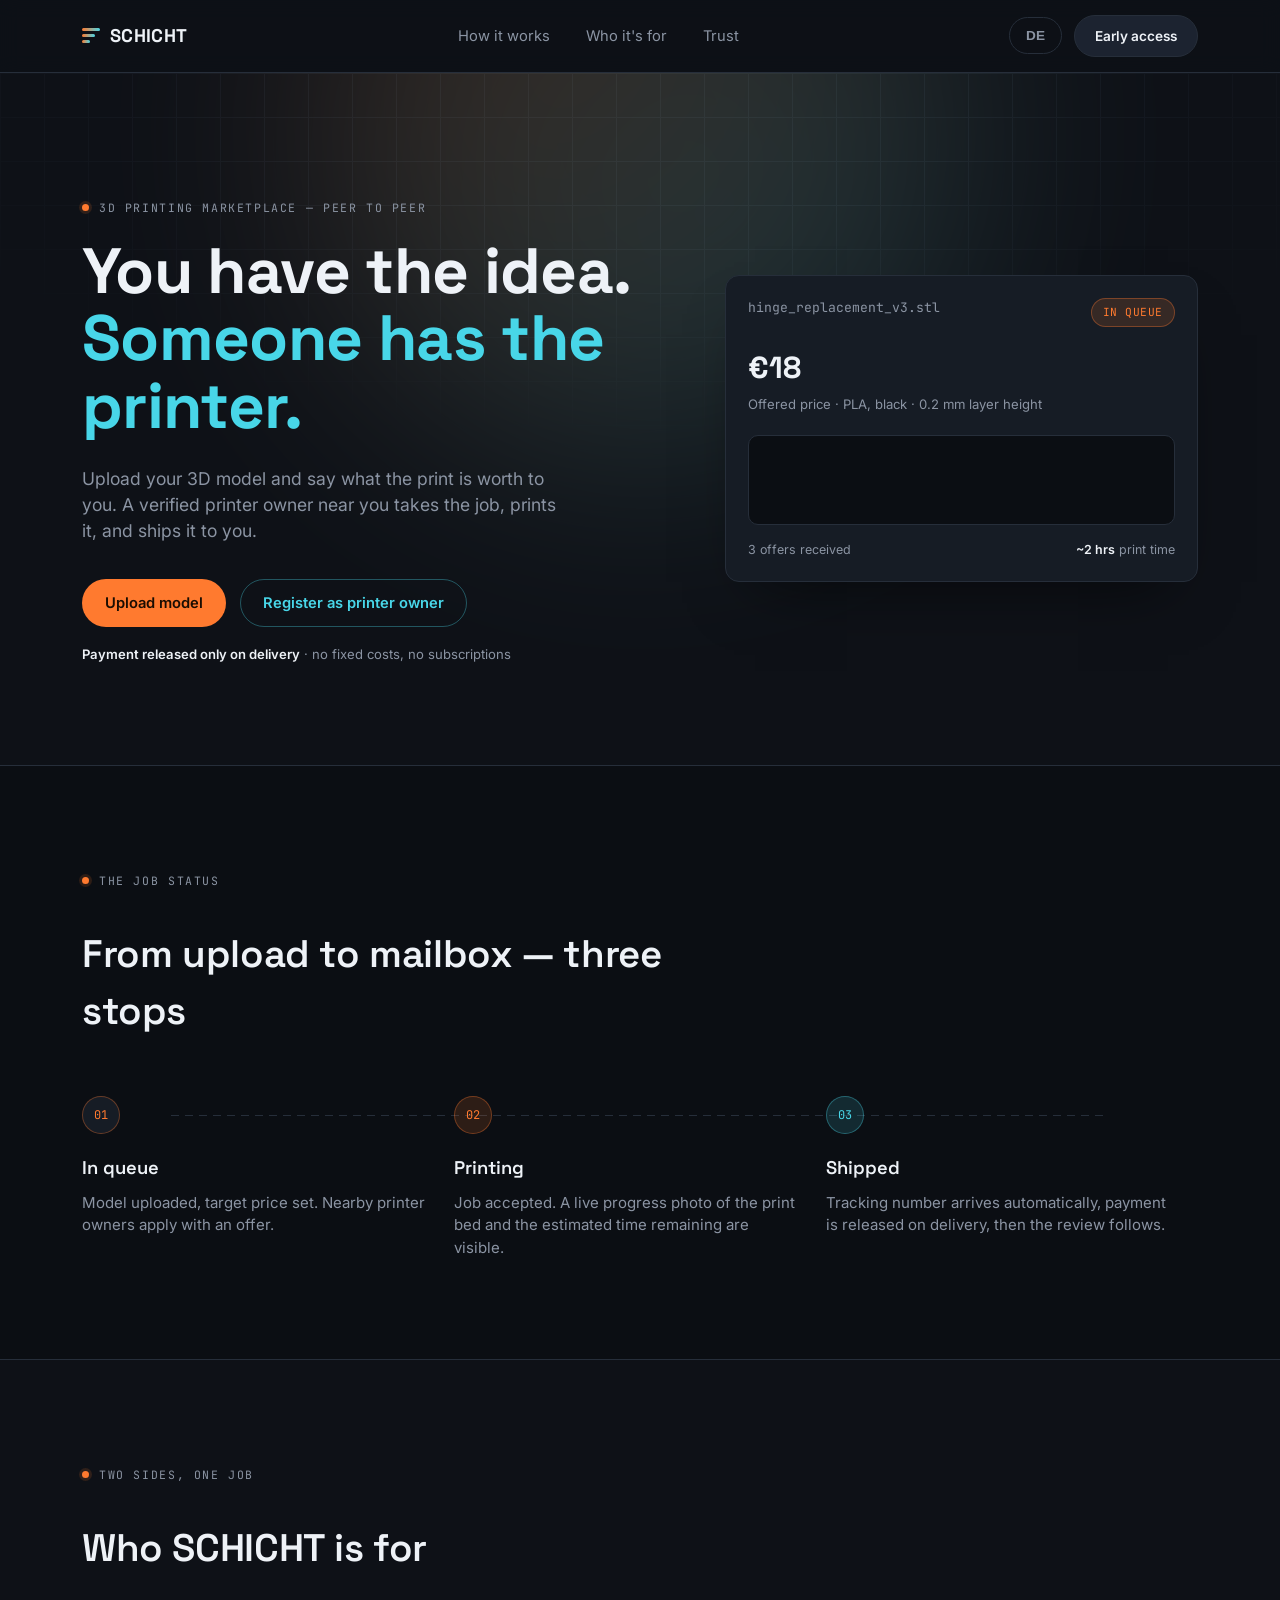
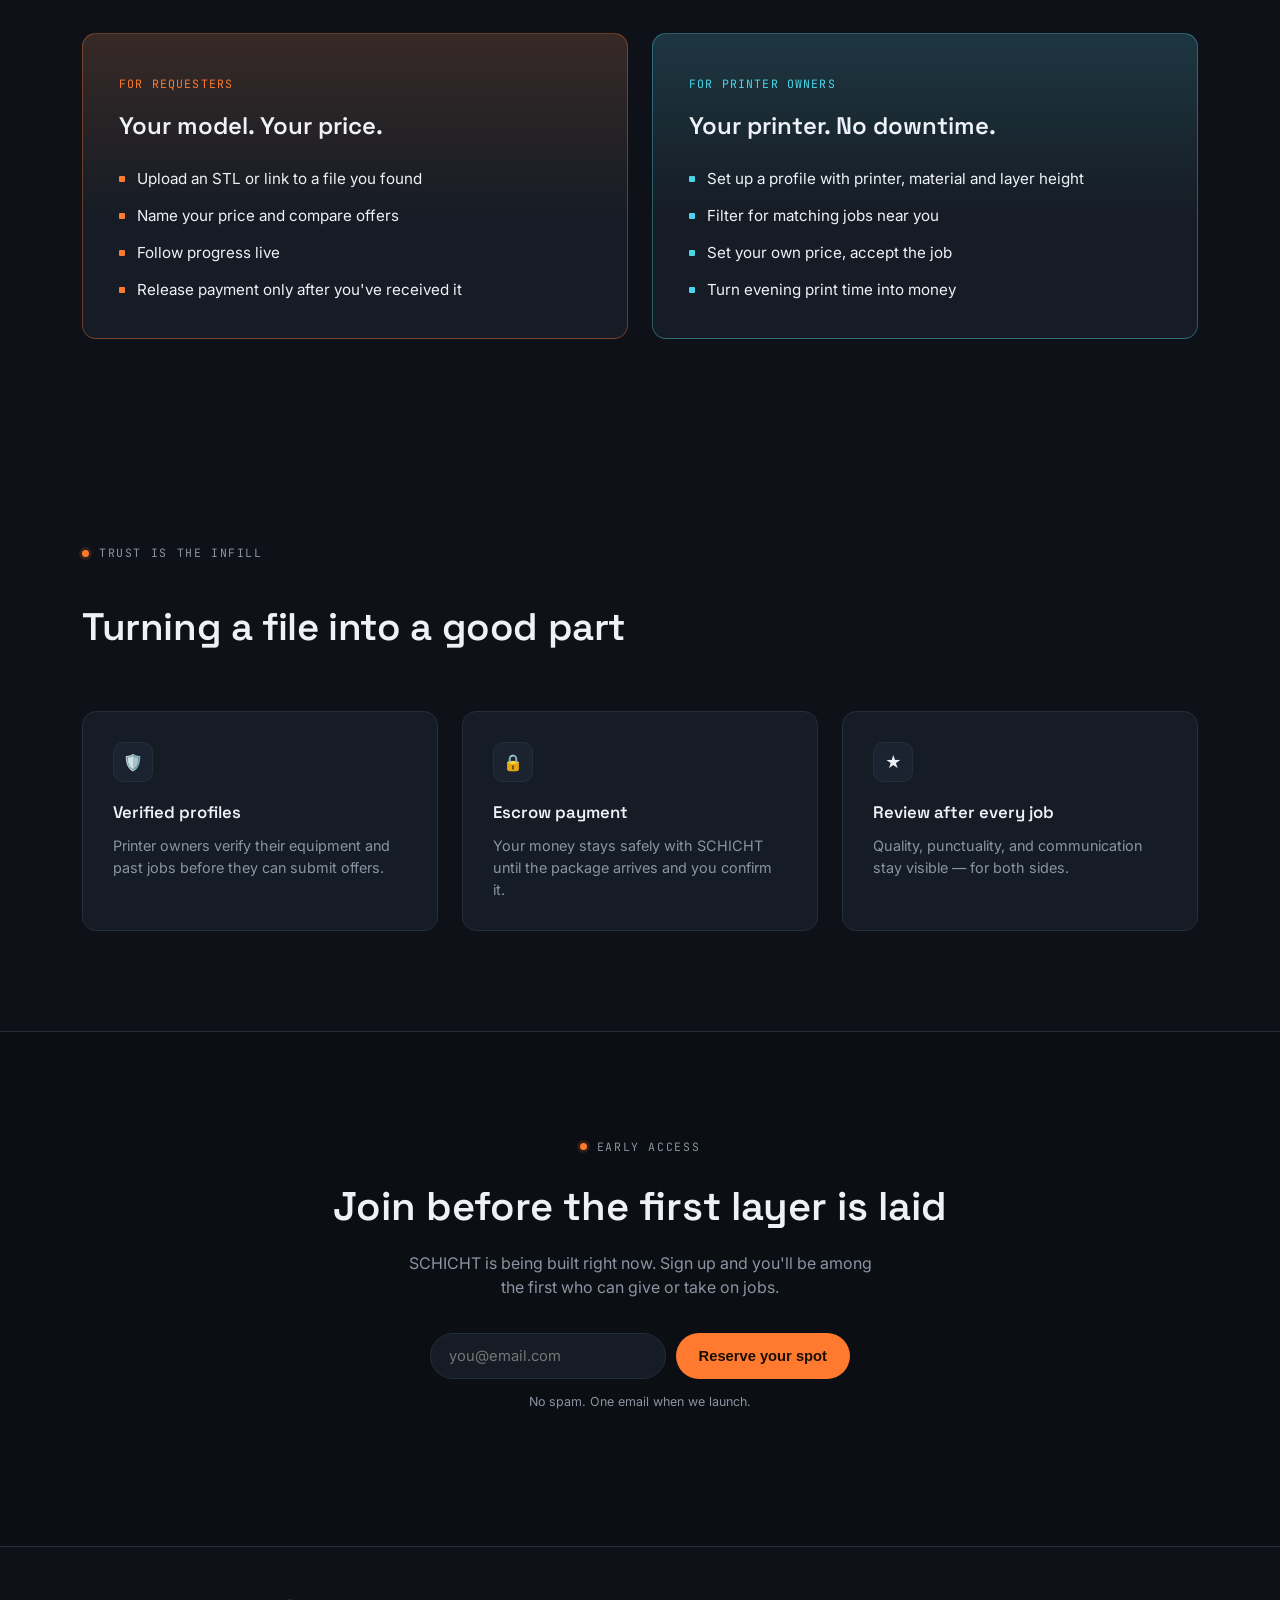
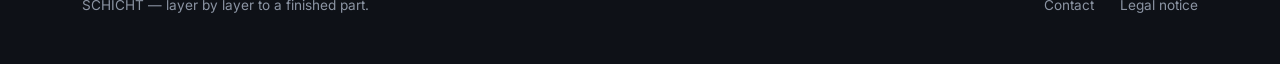
==== index.html @ a6b428bf "Rename index (1).html to index.html" ====
<!DOCTYPE html>
<html lang="en">
<head>
<meta charset="UTF-8">
<meta name="viewport" content="width=device-width, initial-scale=1.0">
<title id="pageTitle">SCHICHT — Your Model. Someone's Printer.</title>
<link rel="preconnect" href="https://fonts.googleapis.com">
<link rel="preconnect" href="https://fonts.gstatic.com" crossorigin>
<link href="https://fonts.googleapis.com/css2?family=Space+Grotesk:wght@400;500;600;700&family=Inter:wght@400;500;600;700&family=JetBrains+Mono:wght@400;500&display=swap" rel="stylesheet">
<style>
  :root{
    --bg:#0e1117;
    --bg-alt:#0b0e13;
    --panel:#161c25;
    --panel-2:#1c2330;
    --line:#262e3a;
    --text:#eef2f7;
    --text-dim:#8b94a3;
    --warm:#ff7a2f;
    --warm-soft:rgba(255,122,47,0.14);
    --warm-line:rgba(255,122,47,0.35);
    --cool:#48d6e8;
    --cool-soft:rgba(72,214,232,0.14);
    --cool-line:rgba(72,214,232,0.35);
    --radius:14px;
  }

  *{box-sizing:border-box; margin:0; padding:0;}

  html{scroll-behavior:smooth;}

  body{
    background:var(--bg);
    color:var(--text);
    font-family:'Inter', sans-serif;
    line-height:1.5;
    -webkit-font-smoothing:antialiased;
    overflow-x:hidden;
  }

  .mono{font-family:'JetBrains Mono', monospace;}
  h1,h2,h3,.display{font-family:'Space Grotesk', sans-serif;}

  .wrap{
    max-width:1180px;
    margin:0 auto;
    padding:0 32px;
  }

  a{color:inherit; text-decoration:none;}

  /* background blueprint grid */
  .grid-bg{
    position:absolute; inset:0;
    background-image:
      linear-gradient(var(--line) 1px, transparent 1px),
      linear-gradient(90deg, var(--line) 1px, transparent 1px);
    background-size:44px 44px;
    opacity:0.35;
    mask-image:radial-gradient(ellipse 70% 60% at 50% 0%, black 40%, transparent 90%);
    -webkit-mask-image:radial-gradient(ellipse 70% 60% at 50% 0%, black 40%, transparent 90%);
  }

  /* ---------- NAV ---------- */
  nav{
    position:sticky; top:0; z-index:50;
    background:rgba(14,17,23,0.85);
    backdrop-filter:blur(10px);
    border-bottom:1px solid var(--line);
  }
  nav .wrap{
    display:flex; align-items:center; justify-content:space-between;
    height:72px;
  }
  .logo{
    display:flex; align-items:center; gap:10px;
    font-family:'Space Grotesk', sans-serif;
    font-weight:700; font-size:1.15rem; letter-spacing:0.02em;
  }
  .logo-mark{
    display:flex; flex-direction:column; gap:3px;
  }
  .logo-mark span{
    display:block; height:3px; border-radius:2px;
    background:linear-gradient(90deg, var(--warm), var(--cool));
  }
  .logo-mark span:nth-child(1){width:18px;}
  .logo-mark span:nth-child(2){width:13px;}
  .logo-mark span:nth-child(3){width:8px;}

  .nav-links{
    display:flex; gap:36px; font-size:0.92rem; color:var(--text-dim);
  }
  .nav-links a:hover{color:var(--text);}

  .btn{
    display:inline-flex; align-items:center; justify-content:center;
    padding:12px 22px; border-radius:999px; font-weight:600; font-size:0.92rem;
    border:1px solid transparent; cursor:pointer; transition:transform .15s ease, opacity .15s ease;
    white-space:nowrap;
  }
  .btn:hover{transform:translateY(-1px);}
  .btn-warm{background:var(--warm); color:#1a0d02;}
  .btn-warm:hover{opacity:0.92;}
  .btn-cool-outline{background:transparent; color:var(--cool); border-color:var(--cool-line);}
  .btn-cool-outline:hover{background:var(--cool-soft);}
  .btn-nav{padding:10px 20px; font-size:0.85rem; background:var(--panel-2); border-color:var(--line);}

  @media (max-width:820px){ .nav-links{display:none;} }

  .nav-actions{display:flex; align-items:center; gap:12px;}
  .lang-toggle{
    padding:10px 16px; font-size:0.85rem; background:transparent;
    border:1px solid var(--line); color:var(--text-dim); gap:6px;
  }
  .lang-toggle:hover{color:var(--text); border-color:var(--cool-line);}

  /* ---------- HERO ---------- */
  .hero{
    position:relative;
    padding:120px 0 100px;
    overflow:hidden;
  }
  .hero-glow{
    position:absolute; width:640px; height:640px; border-radius:50%;
    filter:blur(120px); opacity:0.20; z-index:0;
    background:linear-gradient(135deg, var(--warm), var(--cool));
    top:-260px; left:50%; transform:translateX(-50%);
  }
  .hero-inner{
    position:relative; z-index:1;
    display:grid; grid-template-columns:1.1fr 0.9fr; gap:64px; align-items:center;
  }
  @media (max-width:900px){ .hero-inner{grid-template-columns:1fr;} .hero{padding:90px 0 60px;} }

  .eyebrow{
    display:inline-flex; align-items:center; gap:10px;
    font-family:'JetBrains Mono', monospace; font-size:0.72rem; letter-spacing:0.14em;
    color:var(--text-dim); text-transform:uppercase; margin-bottom:22px;
  }
  .eyebrow::before{
    content:''; width:7px; height:7px; border-radius:50%; background:var(--warm);
    box-shadow:0 0 0 3px var(--warm-soft);
  }

  .hero h1{
    font-size:clamp(2.3rem, 5.6vw, 4rem);
    line-height:1.05; font-weight:700; letter-spacing:-0.01em;
    margin-bottom:26px;
  }
  .hero h1 .line{
    display:block; overflow:hidden;
  }
  .hero h1 .line span{
    display:inline-block;
    transform:translateY(110%);
    animation:printLine .7s cubic-bezier(.2,.8,.2,1) forwards;
  }
  .hero h1 .line:nth-child(1) span{animation-delay:.15s;}
  .hero h1 .line:nth-child(2) span{animation-delay:.38s; color:var(--cool);}
  @keyframes printLine{ to{transform:translateY(0);} }

  .hero p.lead{
    font-size:1.1rem; color:var(--text-dim); max-width:480px; margin-bottom:34px;
  }

  .hero-ctas{display:flex; gap:14px; flex-wrap:wrap; margin-bottom:18px;}
  .hero-note{font-size:0.82rem; color:var(--text-dim);}
  .hero-note b{color:var(--text); font-weight:600;}

  /* job card mock */
  .job-card{
    background:var(--panel);
    border:1px solid var(--line);
    border-radius:var(--radius);
    padding:22px;
    box-shadow:0 30px 60px -30px rgba(0,0,0,0.6);
    position:relative;
  }
  .job-card-top{
    display:flex; justify-content:space-between; align-items:flex-start; margin-bottom:18px;
  }
  .job-file{font-family:'JetBrains Mono', monospace; font-size:0.82rem; color:var(--text-dim);}
  .status-pill{
    font-family:'JetBrains Mono', monospace; font-size:0.7rem; letter-spacing:0.05em;
    padding:5px 11px; border-radius:999px; background:var(--warm-soft); color:var(--warm);
    border:1px solid var(--warm-line); text-transform:uppercase;
  }
  .job-price{font-size:1.9rem; font-weight:700; font-family:'Space Grotesk', sans-serif; margin-bottom:4px;}
  .job-sub{font-size:0.82rem; color:var(--text-dim); margin-bottom:20px;}

  .layer-viz{
    display:flex; flex-direction:column-reverse; gap:3px; height:90px; justify-content:flex-start;
    padding:12px; background:var(--bg-alt); border-radius:10px; border:1px solid var(--line);
    margin-bottom:16px;
  }
  .layer-viz .layer{
    height:6px; border-radius:3px;
    background:linear-gradient(90deg, var(--warm), var(--cool));
    opacity:0; width:0%;
    animation:layerFill 3.2s ease-in-out infinite;
  }
  .layer-viz .layer:nth-child(1){animation-delay:0s; width:96%;}
  .layer-viz .layer:nth-child(2){animation-delay:.15s; width:88%;}
  .layer-viz .layer:nth-child(3){animation-delay:.3s; width:92%;}
  .layer-viz .layer:nth-child(4){animation-delay:.45s; width:80%;}
  .layer-viz .layer:nth-child(5){animation-delay:.6s; width:70%;}
  .layer-viz .layer:nth-child(6){animation-delay:.75s; width:55%;}
  @keyframes layerFill{
    0%{opacity:0; transform:scaleX(0); transform-origin:left;}
    18%{opacity:1; transform:scaleX(1);}
    85%{opacity:1;}
    100%{opacity:0.15;}
  }

  .job-meta{display:flex; justify-content:space-between; font-size:0.78rem; color:var(--text-dim);}
  .job-meta b{color:var(--text); font-weight:600;}

  /* ---------- SECTION shared ---------- */
  section{padding:100px 0;}
  .section-head{max-width:600px; margin-bottom:56px;}
  .section-head h2{font-size:clamp(1.7rem, 3.4vw, 2.4rem); font-weight:600; margin-top:14px; letter-spacing:-0.01em;}

  [data-reveal]{opacity:0; transform:translateY(18px); transition:opacity .6s ease, transform .6s ease;}
  [data-reveal].is-visible{opacity:1; transform:translateY(0);}

  /* ---------- PROCESS ---------- */
  .process{border-top:1px solid var(--line); border-bottom:1px solid var(--line); background:var(--bg-alt);}
  .process-track{
    display:grid; grid-template-columns:repeat(3,1fr); gap:0; position:relative;
  }
  .process-track::before{
    content:''; position:absolute; top:19px; left:8%; right:8%; height:1px;
    background-image:linear-gradient(90deg, var(--line) 60%, transparent 40%);
    background-size:14px 1px;
  }
  @media (max-width:820px){ .process-track{grid-template-columns:1fr; gap:36px;} .process-track::before{display:none;} }

  .process-step{padding-right:28px;}
  .step-dot{
    width:38px; height:38px; border-radius:50%; display:flex; align-items:center; justify-content:center;
    background:var(--panel); border:1px solid var(--line); margin-bottom:20px; position:relative; z-index:1;
    font-family:'JetBrains Mono', monospace; font-size:0.75rem; color:var(--text-dim);
  }
  .process-step:nth-child(1) .step-dot{border-color:var(--warm-line); color:var(--warm);}
  .process-step:nth-child(2) .step-dot{border-color:var(--warm-line); background:var(--warm-soft); color:var(--warm);}
  .process-step:nth-child(3) .step-dot{border-color:var(--cool-line); background:var(--cool-soft); color:var(--cool);}
  .process-step h3{font-size:1.15rem; font-weight:600; margin-bottom:10px;}
  .process-step p{color:var(--text-dim); font-size:0.94rem;}

  /* ---------- FOR WHOM ---------- */
  .whom-grid{display:grid; grid-template-columns:1fr 1fr; gap:24px;}
  @media (max-width:820px){ .whom-grid{grid-template-columns:1fr;} }
  .whom-card{
    border-radius:var(--radius); padding:36px; border:1px solid var(--line);
  }
  .whom-card.warm{background:linear-gradient(180deg, var(--warm-soft), transparent 60%), var(--panel); border-color:var(--warm-line);}
  .whom-card.cool{background:linear-gradient(180deg, var(--cool-soft), transparent 60%), var(--panel); border-color:var(--cool-line);}
  .whom-tag{
    font-family:'JetBrains Mono', monospace; font-size:0.72rem; letter-spacing:0.1em; text-transform:uppercase;
    margin-bottom:16px; display:inline-block;
  }
  .whom-card.warm .whom-tag{color:var(--warm);}
  .whom-card.cool .whom-tag{color:var(--cool);}
  .whom-card h3{font-size:1.5rem; font-weight:600; margin-bottom:24px;}
  .whom-card ul{list-style:none; display:flex; flex-direction:column; gap:14px;}
  .whom-card li{display:flex; gap:12px; font-size:0.95rem; color:var(--text); align-items:flex-start;}
  .whom-card li::before{content:''; width:6px; height:6px; margin-top:8px; border-radius:1px; flex:none;}
  .whom-card.warm li::before{background:var(--warm);}
  .whom-card.cool li::before{background:var(--cool);}

  /* ---------- TRUST ---------- */
  .trust-grid{display:grid; grid-template-columns:repeat(3,1fr); gap:24px;}
  @media (max-width:820px){ .trust-grid{grid-template-columns:1fr;} }
  .trust-card{
    padding:30px; border:1px solid var(--line); border-radius:var(--radius); background:var(--panel);
  }
  .trust-icon{
    width:40px; height:40px; border-radius:10px; margin-bottom:18px;
    background:var(--panel-2); border:1px solid var(--line);
    display:flex; align-items:center; justify-content:center;
  }
  .trust-card h3{font-size:1.05rem; font-weight:600; margin-bottom:10px;}
  .trust-card p{font-size:0.9rem; color:var(--text-dim);}

  /* ---------- CTA ---------- */
  .cta{
    background:var(--bg-alt); border-top:1px solid var(--line); border-bottom:1px solid var(--line);
    text-align:center;
  }
  .cta h2{font-size:clamp(1.7rem, 3.6vw, 2.5rem); font-weight:600; margin-bottom:14px;}
  .cta p{color:var(--text-dim); max-width:480px; margin:0 auto 34px;}
  .cta-form{
    display:flex; gap:10px; max-width:420px; margin:0 auto 14px; flex-wrap:wrap; justify-content:center;
  }
  .cta-form input{
    flex:1; min-width:220px; padding:13px 18px; border-radius:999px; border:1px solid var(--line);
    background:var(--panel); color:var(--text); font-family:'Inter',sans-serif; font-size:0.92rem;
  }
  .cta-form input:focus{outline:2px solid var(--cool-line); outline-offset:2px;}
  .cta-fine{font-size:0.78rem; color:var(--text-dim);}

  /* ---------- FOOTER ---------- */
  footer{padding:48px 0;}
  footer .wrap{
    display:flex; justify-content:space-between; align-items:center; flex-wrap:wrap; gap:20px;
  }
  .footer-tag{color:var(--text-dim); font-size:0.85rem;}
  .footer-links{display:flex; gap:26px; font-size:0.85rem; color:var(--text-dim);}
  .footer-links a:hover{color:var(--text);}

  @media (prefers-reduced-motion: reduce){
    *{animation-duration:0.01ms !important; animation-iteration-count:1 !important; transition-duration:0.01ms !important;}
    .hero h1 .line span{transform:translateY(0);}
  }
</style>
</head>
<body>

<nav>
  <div class="wrap">
    <div class="logo">
      <span class="logo-mark"><span></span><span></span><span></span></span>
      SCHICHT
    </div>
    <div class="nav-links">
      <a href="#ablauf" data-i18n="nav.how">How it works</a>
      <a href="#zielgruppen" data-i18n="nav.who">Who it's for</a>
      <a href="#vertrauen" data-i18n="nav.trust">Trust</a>
    </div>
    <div class="nav-actions">
      <button type="button" id="langToggle" class="btn btn-nav lang-toggle" onclick="setLang(currentLang==='en'?'de':'en')" aria-label="Auf Deutsch wechseln">DE</button>
      <a href="#cta" class="btn btn-nav" data-i18n="nav.cta">Early access</a>
    </div>
  </div>
</nav>

<header class="hero">
  <div class="grid-bg"></div>
  <div class="hero-glow"></div>
  <div class="wrap hero-inner">
    <div>
      <div class="eyebrow" data-i18n="hero.eyebrow">3D printing marketplace — peer to peer</div>
      <h1>
        <span class="line"><span data-i18n="hero.h1.line1">You have the idea.</span></span>
        <span class="line"><span data-i18n="hero.h1.line2">Someone has the printer.</span></span>
      </h1>
      <p class="lead" data-i18n="hero.lead">Upload your 3D model and say what the print is worth to you. A verified printer owner near you takes the job, prints it, and ships it to you.</p>
      <div class="hero-ctas">
        <a href="#cta" class="btn btn-warm" data-i18n="hero.cta.upload">Upload model</a>
        <a href="#cta" class="btn btn-cool-outline" data-i18n="hero.cta.register">Register as printer owner</a>
      </div>
      <p class="hero-note"><b data-i18n="hero.note.bold">Payment released only on delivery</b><span data-i18n="hero.note.rest"> · no fixed costs, no subscriptions</span></p>
    </div>

    <div class="job-card">
      <div class="job-card-top">
        <div>
          <div class="job-file" data-i18n="job.file">hinge_replacement_v3.stl</div>
        </div>
        <div class="status-pill" data-i18n="job.status">In queue</div>
      </div>
      <div class="job-price" data-i18n="job.price">€18</div>
      <div class="job-sub" data-i18n="job.sub">Offered price · PLA, black · 0.2&nbsp;mm layer height</div>
      <div class="layer-viz">
        <div class="layer"></div><div class="layer"></div><div class="layer"></div>
        <div class="layer"></div><div class="layer"></div><div class="layer"></div>
      </div>
      <div class="job-meta">
        <span data-i18n="job.meta.offers">3 offers received</span>
        <span><b data-i18n="job.meta.time">~2 hrs</b> <span data-i18n="job.meta.timelabel">print time</span></span>
      </div>
    </div>
  </div>
</header>

<section class="process" id="ablauf">
  <div class="wrap">
    <div class="section-head" data-reveal>
      <div class="eyebrow" data-i18n="process.eyebrow">The job status</div>
      <h2 data-i18n="process.h2">From upload to mailbox — three stops</h2>
    </div>
    <div class="process-track">
      <div class="process-step" data-reveal>
        <div class="step-dot mono">01</div>
        <h3 data-i18n="process.step1.title">In queue</h3>
        <p data-i18n="process.step1.desc">Model uploaded, target price set. Nearby printer owners apply with an offer.</p>
      </div>
      <div class="process-step" data-reveal>
        <div class="step-dot mono">02</div>
        <h3 data-i18n="process.step2.title">Printing</h3>
        <p data-i18n="process.step2.desc">Job accepted. A live progress photo of the print bed and the estimated time remaining are visible.</p>
      </div>
      <div class="process-step" data-reveal>
        <div class="step-dot mono">03</div>
        <h3 data-i18n="process.step3.title">Shipped</h3>
        <p data-i18n="process.step3.desc">Tracking number arrives automatically, payment is released on delivery, then the review follows.</p>
      </div>
    </div>
  </div>
</section>

<section id="zielgruppen">
  <div class="wrap">
    <div class="section-head" data-reveal>
      <div class="eyebrow" data-i18n="whom.eyebrow">Two sides, one job</div>
      <h2 data-i18n="whom.h2">Who SCHICHT is for</h2>
    </div>
    <div class="whom-grid">
      <div class="whom-card warm" data-reveal>
        <span class="whom-tag" data-i18n="whom.warm.tag">For requesters</span>
        <h3 data-i18n="whom.warm.h3">Your model. Your price.</h3>
        <ul>
          <li data-i18n="whom.warm.li1">Upload an STL or link to a file you found</li>
          <li data-i18n="whom.warm.li2">Name your price and compare offers</li>
          <li data-i18n="whom.warm.li3">Follow progress live</li>
          <li data-i18n="whom.warm.li4">Release payment only after you've received it</li>
        </ul>
      </div>
      <div class="whom-card cool" data-reveal>
        <span class="whom-tag" data-i18n="whom.cool.tag">For printer owners</span>
        <h3 data-i18n="whom.cool.h3">Your printer. No downtime.</h3>
        <ul>
          <li data-i18n="whom.cool.li1">Set up a profile with printer, material and layer height</li>
          <li data-i18n="whom.cool.li2">Filter for matching jobs near you</li>
          <li data-i18n="whom.cool.li3">Set your own price, accept the job</li>
          <li data-i18n="whom.cool.li4">Turn evening print time into money</li>
        </ul>
      </div>
    </div>
  </div>
</section>

<section id="vertrauen">
  <div class="wrap">
    <div class="section-head" data-reveal>
      <div class="eyebrow" data-i18n="trust.eyebrow">Trust is the infill</div>
      <h2 data-i18n="trust.h2">Turning a file into a good part</h2>
    </div>
    <div class="trust-grid">
      <div class="trust-card" data-reveal>
        <div class="trust-icon">🛡️</div>
        <h3 data-i18n="trust.card1.title">Verified profiles</h3>
        <p data-i18n="trust.card1.desc">Printer owners verify their equipment and past jobs before they can submit offers.</p>
      </div>
      <div class="trust-card" data-reveal>
        <div class="trust-icon">🔒</div>
        <h3 data-i18n="trust.card2.title">Escrow payment</h3>
        <p data-i18n="trust.card2.desc">Your money stays safely with SCHICHT until the package arrives and you confirm it.</p>
      </div>
      <div class="trust-card" data-reveal>
        <div class="trust-icon">★</div>
        <h3 data-i18n="trust.card3.title">Review after every job</h3>
        <p data-i18n="trust.card3.desc">Quality, punctuality, and communication stay visible — for both sides.</p>
      </div>
    </div>
  </div>
</section>

<section class="cta" id="cta">
  <div class="wrap">
    <div data-reveal>
      <div class="eyebrow" style="justify-content:center;">Early Access</div>
      <h2 data-i18n="cta.h2">Join before the first layer is laid</h2>
      <p data-i18n="cta.p">SCHICHT is being built right now. Sign up and you'll be among the first who can give or take on jobs.</p>
      <form class="cta-form" onsubmit="return false;">
        <input type="email" placeholder="you@email.com" data-i18n-placeholder="cta.input" required>
        <button type="submit" class="btn btn-warm" data-i18n="cta.button">Reserve your spot</button>
      </form>
      <p class="cta-fine" data-i18n="cta.fine">No spam. One email when we launch.</p>
    </div>
  </div>
</section>

<footer>
  <div class="wrap">
    <div class="footer-tag" data-i18n="footer.tag">SCHICHT — layer by layer to a finished part.</div>
    <div class="footer-links">
      <a href="#" data-i18n="footer.contact">Contact</a>
      <a href="#" data-i18n="footer.legal">Legal notice</a>
    </div>
  </div>
</footer>

<script>
  const io = new IntersectionObserver((entries)=>{
    entries.forEach(e=>{
      if(e.isIntersecting){ e.target.classList.add('is-visible'); io.unobserve(e.target); }
    });
  }, {threshold:0.15});
  document.querySelectorAll('[data-reveal]').forEach(el=>io.observe(el));

  const translations = {
    en: {
      title: "SCHICHT — Your Model. Someone's Printer.",
      'nav.how': "How it works",
      'nav.who': "Who it's for",
      'nav.trust': "Trust",
      'nav.cta': "Early access",
      'hero.eyebrow': "3D printing marketplace — peer to peer",
      'hero.h1.line1': "You have the idea.",
      'hero.h1.line2': "Someone has the printer.",
      'hero.lead': "Upload your 3D model and say what the print is worth to you. A verified printer owner near you takes the job, prints it, and ships it to you.",
      'hero.cta.upload': "Upload model",
      'hero.cta.register': "Register as printer owner",
      'hero.note.bold': "Payment released only on delivery",
      'hero.note.rest': " · no fixed costs, no subscriptions",
      'job.file': "hinge_replacement_v3.stl",
      'job.status': "In queue",
      'job.price': "€18",
      'job.sub': "Offered price · PLA, black · 0.2&nbsp;mm layer height",
      'job.meta.offers': "3 offers received",
      'job.meta.time': "~2 hrs",
      'job.meta.timelabel': "print time",
      'process.eyebrow': "The job status",
      'process.h2': "From upload to mailbox — three stops",
      'process.step1.title': "In queue",
      'process.step1.desc': "Model uploaded, target price set. Nearby printer owners apply with an offer.",
      'process.step2.title': "Printing",
      'process.step2.desc': "Job accepted. A live progress photo of the print bed and the estimated time remaining are visible.",
      'process.step3.title': "Shipped",
      'process.step3.desc': "Tracking number arrives automatically, payment is released on delivery, then the review follows.",
      'whom.eyebrow': "Two sides, one job",
      'whom.h2': "Who SCHICHT is for",
      'whom.warm.tag': "For requesters",
      'whom.warm.h3': "Your model. Your price.",
      'whom.warm.li1': "Upload an STL or link to a file you found",
      'whom.warm.li2': "Name your price and compare offers",
      'whom.warm.li3': "Follow progress live",
      'whom.warm.li4': "Release payment only after you've received it",
      'whom.cool.tag': "For printer owners",
      'whom.cool.h3': "Your printer. No downtime.",
      'whom.cool.li1': "Set up a profile with printer, material and layer height",
      'whom.cool.li2': "Filter for matching jobs near you",
      'whom.cool.li3': "Set your own price, accept the job",
      'whom.cool.li4': "Turn evening print time into money",
      'trust.eyebrow': "Trust is the infill",
      'trust.h2': "Turning a file into a good part",
      'trust.card1.title': "Verified profiles",
      'trust.card1.desc': "Printer owners verify their equipment and past jobs before they can submit offers.",
      'trust.card2.title': "Escrow payment",
      'trust.card2.desc': "Your money stays safely with SCHICHT until the package arrives and you confirm it.",
      'trust.card3.title': "Review after every job",
      'trust.card3.desc': "Quality, punctuality, and communication stay visible — for both sides.",
      'cta.h2': "Join before the first layer is laid",
      'cta.p': "SCHICHT is being built right now. Sign up and you'll be among the first who can give or take on jobs.",
      'cta.input': "you@email.com",
      'cta.button': "Reserve your spot",
      'cta.fine': "No spam. One email when we launch.",
      'footer.tag': "SCHICHT — layer by layer to a finished part.",
      'footer.contact': "Contact",
      'footer.legal': "Legal notice"
    },
    de: {
      title: "SCHICHT — Dein Modell. Jemandes Drucker.",
      'nav.how': "So funktioniert's",
      'nav.who': "Für wen",
      'nav.trust': "Vertrauen",
      'nav.cta': "Früher Zugang",
      'hero.eyebrow': "Marktplatz für 3D-Druck — peer to peer",
      'hero.h1.line1': "Du hast die Idee.",
      'hero.h1.line2': "Jemand hat den Drucker.",
      'hero.lead': "Lade dein 3D-Modell hoch und sag, was dir der Druck wert ist. Ein geprüfter Drucker-Besitzer in deiner Nähe übernimmt den Auftrag, druckt und verschickt ihn dir.",
      'hero.cta.upload': "Modell hochladen",
      'hero.cta.register': "Als Drucker registrieren",
      'hero.note.bold': "Zahlung erst bei Zustellung freigegeben",
      'hero.note.rest': " · keine Fixkosten, keine Abos",
      'job.file': "scharnier_ersatzteil_v3.stl",
      'job.status': "Warteschlange",
      'job.price': "18&nbsp;€",
      'job.sub': "Gebotener Preis · PLA, schwarz · Schichthöhe 0,2&nbsp;mm",
      'job.meta.offers': "3 Angebote eingegangen",
      'job.meta.time': "~2 Std.",
      'job.meta.timelabel': "Druckzeit",
      'process.eyebrow': "Der Auftrags-Status",
      'process.h2': "Vom Upload bis zur Post — drei Stationen",
      'process.step1.title': "Warteschlange",
      'process.step1.desc': "Modell hochgeladen, Wunschpreis genannt. Drucker-Besitzer in der Nähe bewerben sich mit einem Angebot.",
      'process.step2.title': "Wird gedruckt",
      'process.step2.desc': "Auftrag angenommen. Fortschrittsfoto vom Druckbett und geschätzte Restzeit sind live einsehbar.",
      'process.step3.title': "Versendet",
      'process.step3.desc': "Trackingnummer kommt automatisch, Zahlung wird bei Zustellung freigegeben, danach folgt die Bewertung.",
      'whom.eyebrow': "Zwei Seiten, ein Auftrag",
      'whom.h2': "Für wen SCHICHT gemacht ist",
      'whom.warm.tag': "Für Auftraggeber",
      'whom.warm.h3': "Dein Modell. Dein Preis.",
      'whom.warm.li1': "STL hochladen oder ein Fundstück verlinken",
      'whom.warm.li2': "Wunschpreis nennen und Angebote vergleichen",
      'whom.warm.li3': "Fortschritt live mitverfolgen",
      'whom.warm.li4': "Zahlung erst nach Erhalt freigeben",
      'whom.cool.tag': "Für Drucker-Besitzer",
      'whom.cool.h3': "Dein Drucker. Kein Leerlauf.",
      'whom.cool.li1': "Profil mit Drucker, Material und Schichthöhe anlegen",
      'whom.cool.li2': "Passende Aufträge in deiner Nähe filtern",
      'whom.cool.li3': "Preis selbst festlegen, Auftrag annehmen",
      'whom.cool.li4': "Feierabend-Druckzeit zu Geld machen",
      'trust.eyebrow': "Vertrauen ist der Füllgrad",
      'trust.h2': "Damit aus einer Datei ein gutes Teil wird",
      'trust.card1.title': "Geprüfte Profile",
      'trust.card1.desc': "Drucker-Besitzer verifizieren Equipment und bisherige Aufträge, bevor sie Angebote abgeben können.",
      'trust.card2.title': "Treuhand-Zahlung",
      'trust.card2.desc': "Dein Geld liegt sicher auf SCHICHT, bis das Paket bei dir ankommt und du es bestätigst.",
      'trust.card3.title': "Bewertung nach jedem Auftrag",
      'trust.card3.desc': "Qualität, Termintreue und Kommunikation bleiben sichtbar — für beide Seiten.",
      'cta.h2': "Sei dabei, bevor der erste Layer liegt",
      'cta.p': "SCHICHT wird gerade gebaut. Trag dich ein und du gehörst zu den Ersten, die Aufträge geben oder annehmen können.",
      'cta.input': "deine@email.de",
      'cta.button': "Platz sichern",
      'cta.fine': "Kein Spam. Eine Mail, wenn's losgeht.",
      'footer.tag': "SCHICHT — Schicht für Schicht zum fertigen Teil.",
      'footer.contact': "Kontakt",
      'footer.legal': "Impressum"
    }
  };

  let currentLang = 'en';

  function setLang(lang){
    currentLang = lang;
    const dict = translations[lang];
    document.documentElement.lang = lang;
    document.title = dict.title;

    document.querySelectorAll('[data-i18n]').forEach(el=>{
      const key = el.getAttribute('data-i18n');
      if(dict[key] !== undefined) el.innerHTML = dict[key];
    });
    document.querySelectorAll('[data-i18n-placeholder]').forEach(el=>{
      const key = el.getAttribute('data-i18n-placeholder');
      if(dict[key] !== undefined) el.setAttribute('placeholder', dict[key]);
    });

    const toggle = document.getElementById('langToggle');
    toggle.textContent = lang === 'en' ? 'DE' : 'EN';
    toggle.setAttribute('aria-label', lang === 'en' ? 'Auf Deutsch wechseln' : 'Switch to English');
  }

  setLang('en');
</script>

</body>
</html>
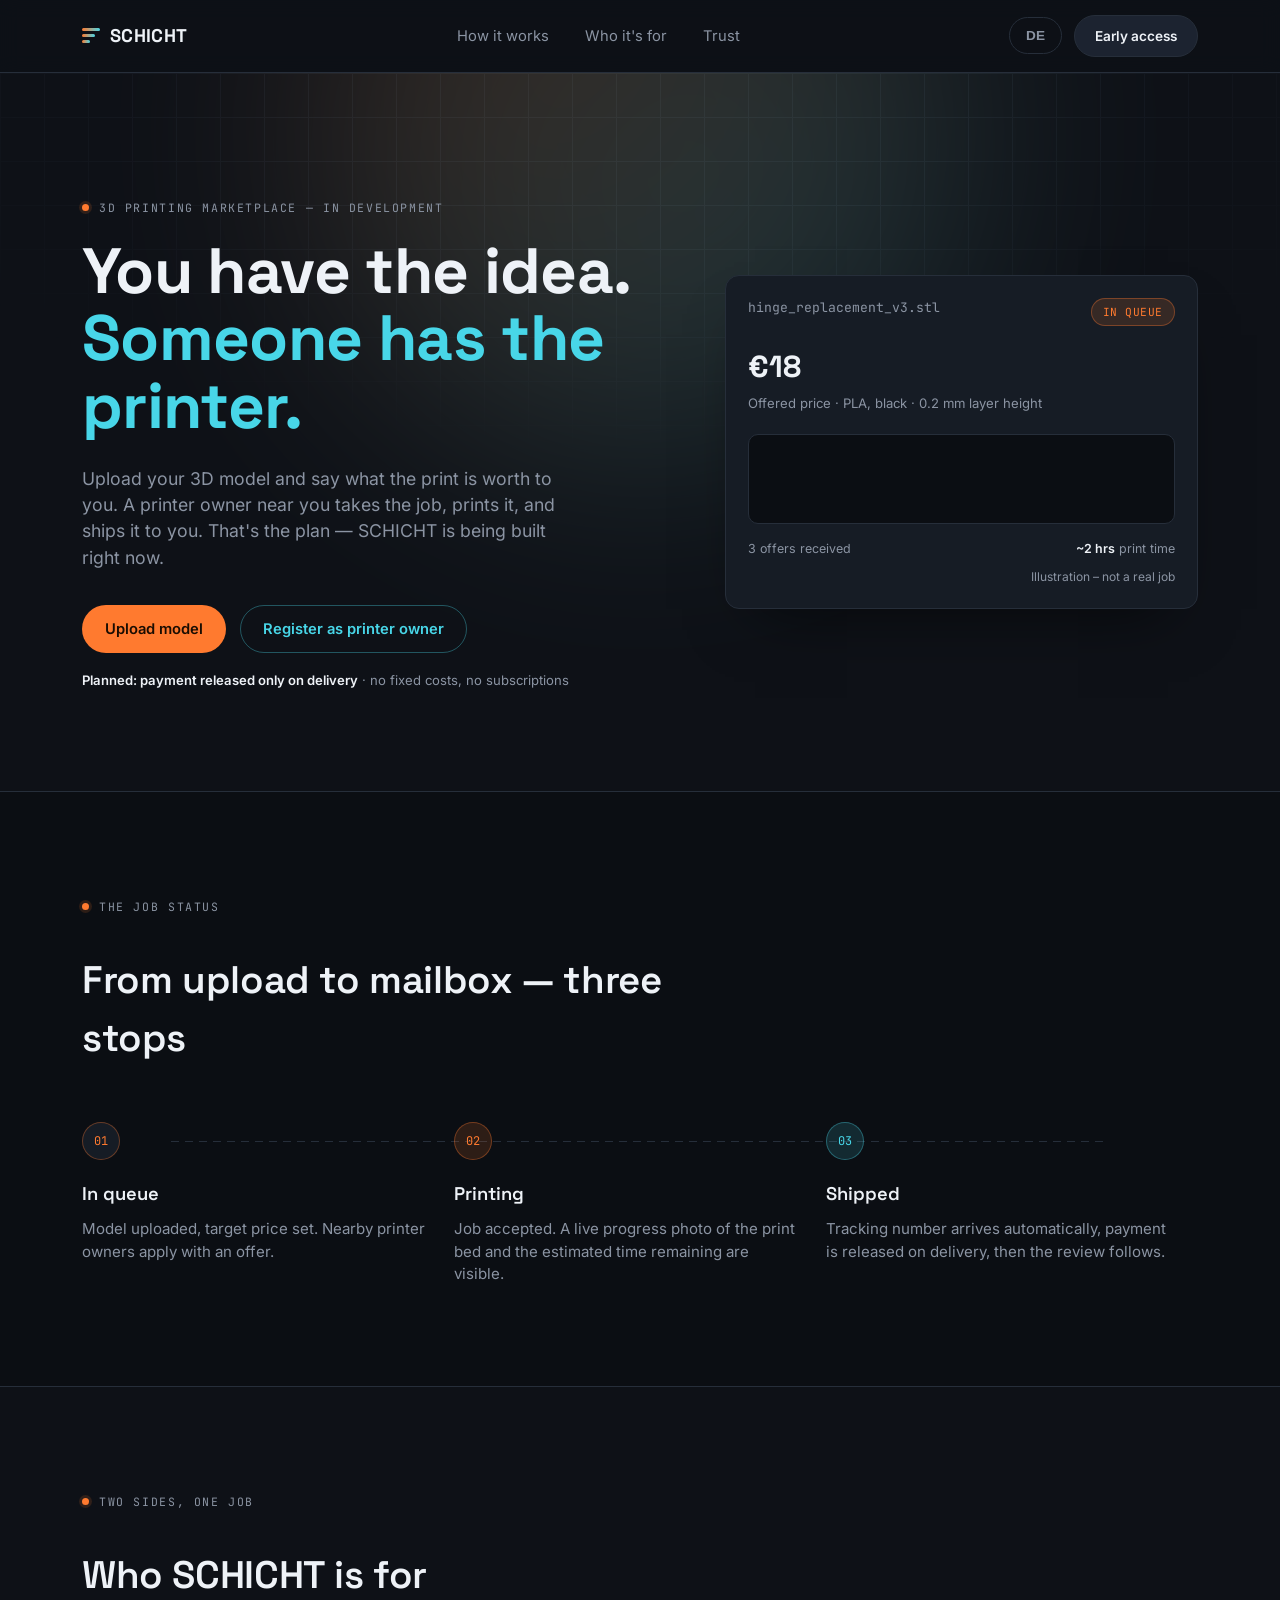
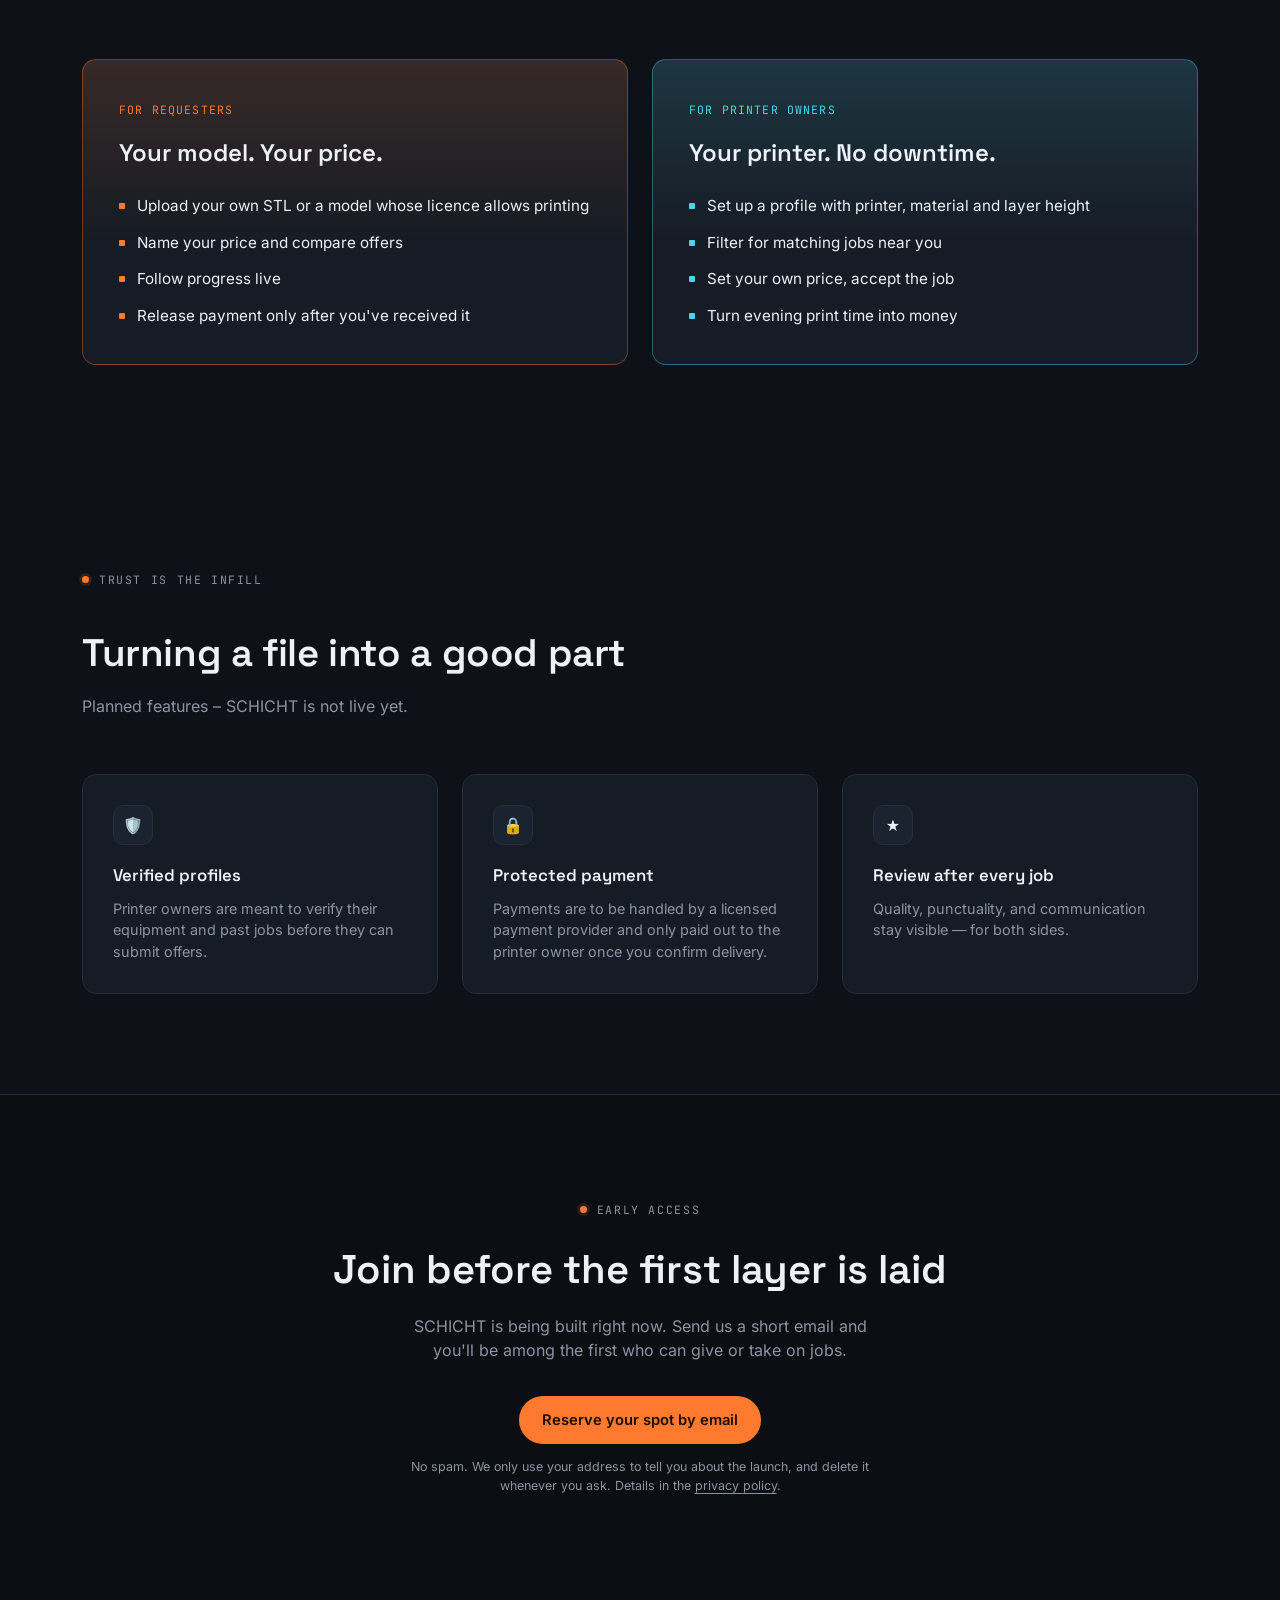
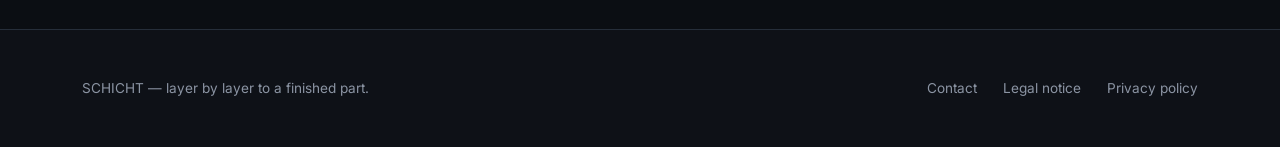
==== commit 81b059dc: "Website rechtssicher machen: lokale Schriften, Impressum, Datenschutz - Google Fonts durch lokal geh" ====
--- a/index.html
+++ b/index.html
@@ -4,9 +4,9 @@
 <meta charset="UTF-8">
 <meta name="viewport" content="width=device-width, initial-scale=1.0">
 <title id="pageTitle">SCHICHT — Your Model. Someone's Printer.</title>
-<link rel="preconnect" href="https://fonts.googleapis.com">
-<link rel="preconnect" href="https://fonts.gstatic.com" crossorigin>
-<link href="https://fonts.googleapis.com/css2?family=Space+Grotesk:wght@400;500;600;700&family=Inter:wght@400;500;600;700&family=JetBrains+Mono:wght@400;500&display=swap" rel="stylesheet">
+<meta name="description" content="SCHICHT – geplanter Peer-to-Peer-Marktplatz für 3D-Druck. Die Plattform befindet sich in Entwicklung.">
+<!-- Schriften lokal gehostet (keine Verbindung zu Google Fonts), Lizenz: SIL OFL 1.1 -->
+<link rel="stylesheet" href="fonts/fonts.css">
 <style>
   :root{
     --bg:#0e1117;
@@ -32,7 +32,7 @@
   body{
     background:var(--bg);
     color:var(--text);
-    font-family:'Inter', sans-serif;
+    font-family:'Inter', system-ui, -apple-system, 'Segoe UI', Roboto, sans-serif;
     line-height:1.5;
     -webkit-font-smoothing:antialiased;
     overflow-x:hidden;
@@ -300,13 +300,22 @@
   .cta-form input:focus{outline:2px solid var(--cool-line); outline-offset:2px;}
   .cta-fine{font-size:0.78rem; color:var(--text-dim);}
 
+  .cta-fine a, .footer-links a, .job-caption a{text-decoration:underline; text-underline-offset:3px;}
+  .job-caption{margin-top:10px; font-size:0.75rem; color:var(--text-dim); text-align:right;}
+  .dev-badge{
+    display:inline-block; margin-left:8px; padding:2px 8px; border-radius:999px;
+    font-family:'JetBrains Mono', monospace; font-size:0.65rem; letter-spacing:0.08em; text-transform:uppercase;
+    color:var(--cool); border:1px solid var(--cool-line); background:var(--cool-soft); vertical-align:middle;
+  }
+
   /* ---------- FOOTER ---------- */
   footer{padding:48px 0;}
   footer .wrap{
     display:flex; justify-content:space-between; align-items:center; flex-wrap:wrap; gap:20px;
   }
   .footer-tag{color:var(--text-dim); font-size:0.85rem;}
-  .footer-links{display:flex; gap:26px; font-size:0.85rem; color:var(--text-dim);}
+  .footer-links{display:flex; flex-wrap:wrap; gap:26px; font-size:0.85rem; color:var(--text-dim);}
+  .footer-links a{text-decoration:none;}
   .footer-links a:hover{color:var(--text);}
 
   @media (prefers-reduced-motion: reduce){
@@ -370,6 +379,7 @@
         <span data-i18n="job.meta.offers">3 offers received</span>
         <span><b data-i18n="job.meta.time">~2 hrs</b> <span data-i18n="job.meta.timelabel">print time</span></span>
       </div>
+      <p class="job-caption" data-i18n="job.caption">Illustration – not a real job</p>
     </div>
   </div>
 </header>
@@ -436,6 +446,7 @@
     <div class="section-head" data-reveal>
       <div class="eyebrow" data-i18n="trust.eyebrow">Trust is the infill</div>
       <h2 data-i18n="trust.h2">Turning a file into a good part</h2>
+      <p style="color:var(--text-dim); margin-top:12px;" data-i18n="trust.note">Planned features – SCHICHT is not live yet.</p>
     </div>
     <div class="trust-grid">
       <div class="trust-card" data-reveal>
@@ -463,10 +474,9 @@
       <div class="eyebrow" style="justify-content:center;">Early Access</div>
       <h2 data-i18n="cta.h2">Join before the first layer is laid</h2>
       <p data-i18n="cta.p">SCHICHT is being built right now. Sign up and you'll be among the first who can give or take on jobs.</p>
-      <form class="cta-form" onsubmit="return false;">
-        <input type="email" placeholder="you@email.com" data-i18n-placeholder="cta.input" required>
-        <button type="submit" class="btn btn-warm" data-i18n="cta.button">Reserve your spot</button>
-      </form>
+      <div class="cta-form">
+        <a class="btn btn-warm" href="mailto:[[EMAIL]]?subject=SCHICHT%20Early%20Access" data-i18n="cta.button">Reserve your spot by email</a>
+      </div>
       <p class="cta-fine" data-i18n="cta.fine">No spam. One email when we launch.</p>
     </div>
   </div>
@@ -476,8 +486,9 @@
   <div class="wrap">
     <div class="footer-tag" data-i18n="footer.tag">SCHICHT — layer by layer to a finished part.</div>
     <div class="footer-links">
-      <a href="#" data-i18n="footer.contact">Contact</a>
-      <a href="#" data-i18n="footer.legal">Legal notice</a>
+      <a href="mailto:[[EMAIL]]" data-i18n="footer.contact">Contact</a>
+      <a href="impressum.html" data-i18n="footer.legal">Legal notice</a>
+      <a href="datenschutz.html" data-i18n="footer.privacy">Privacy policy</a>
     </div>
   </div>
 </footer>
@@ -497,18 +508,19 @@
       'nav.who': "Who it's for",
       'nav.trust': "Trust",
       'nav.cta': "Early access",
-      'hero.eyebrow': "3D printing marketplace — peer to peer",
+      'hero.eyebrow': "3D printing marketplace — in development",
       'hero.h1.line1': "You have the idea.",
       'hero.h1.line2': "Someone has the printer.",
-      'hero.lead': "Upload your 3D model and say what the print is worth to you. A verified printer owner near you takes the job, prints it, and ships it to you.",
+      'hero.lead': "Upload your 3D model and say what the print is worth to you. A printer owner near you takes the job, prints it, and ships it to you. That's the plan — SCHICHT is being built right now.",
       'hero.cta.upload': "Upload model",
       'hero.cta.register': "Register as printer owner",
-      'hero.note.bold': "Payment released only on delivery",
+      'hero.note.bold': "Planned: payment released only on delivery",
       'hero.note.rest': " · no fixed costs, no subscriptions",
       'job.file': "hinge_replacement_v3.stl",
       'job.status': "In queue",
       'job.price': "€18",
       'job.sub': "Offered price · PLA, black · 0.2&nbsp;mm layer height",
+      'job.caption': "Illustration – not a real job",
       'job.meta.offers': "3 offers received",
       'job.meta.time': "~2 hrs",
       'job.meta.timelabel': "print time",
@@ -524,7 +536,7 @@
       'whom.h2': "Who SCHICHT is for",
       'whom.warm.tag': "For requesters",
       'whom.warm.h3': "Your model. Your price.",
-      'whom.warm.li1': "Upload an STL or link to a file you found",
+      'whom.warm.li1': "Upload your own STL or a model whose licence allows printing",
       'whom.warm.li2': "Name your price and compare offers",
       'whom.warm.li3': "Follow progress live",
       'whom.warm.li4': "Release payment only after you've received it",
@@ -536,20 +548,21 @@
       'whom.cool.li4': "Turn evening print time into money",
       'trust.eyebrow': "Trust is the infill",
       'trust.h2': "Turning a file into a good part",
+      'trust.note': "Planned features – SCHICHT is not live yet.",
       'trust.card1.title': "Verified profiles",
-      'trust.card1.desc': "Printer owners verify their equipment and past jobs before they can submit offers.",
-      'trust.card2.title': "Escrow payment",
-      'trust.card2.desc': "Your money stays safely with SCHICHT until the package arrives and you confirm it.",
+      'trust.card1.desc': "Printer owners are meant to verify their equipment and past jobs before they can submit offers.",
+      'trust.card2.title': "Protected payment",
+      'trust.card2.desc': "Payments are to be handled by a licensed payment provider and only paid out to the printer owner once you confirm delivery.",
       'trust.card3.title': "Review after every job",
       'trust.card3.desc': "Quality, punctuality, and communication stay visible — for both sides.",
       'cta.h2': "Join before the first layer is laid",
-      'cta.p': "SCHICHT is being built right now. Sign up and you'll be among the first who can give or take on jobs.",
-      'cta.input': "you@email.com",
-      'cta.button': "Reserve your spot",
-      'cta.fine': "No spam. One email when we launch.",
+      'cta.p': "SCHICHT is being built right now. Send us a short email and you'll be among the first who can give or take on jobs.",
+      'cta.button': "Reserve your spot by email",
+      'cta.fine': "No spam. We only use your address to tell you about the launch, and delete it whenever you ask. Details in the <a href=\"datenschutz.html\">privacy policy</a>.",
       'footer.tag': "SCHICHT — layer by layer to a finished part.",
       'footer.contact': "Contact",
-      'footer.legal': "Legal notice"
+      'footer.legal': "Legal notice",
+      'footer.privacy': "Privacy policy"
     },
     de: {
       title: "SCHICHT — Dein Modell. Jemandes Drucker.",
@@ -557,18 +570,19 @@
       'nav.who': "Für wen",
       'nav.trust': "Vertrauen",
       'nav.cta': "Früher Zugang",
-      'hero.eyebrow': "Marktplatz für 3D-Druck — peer to peer",
+      'hero.eyebrow': "Marktplatz für 3D-Druck — in Entwicklung",
       'hero.h1.line1': "Du hast die Idee.",
       'hero.h1.line2': "Jemand hat den Drucker.",
-      'hero.lead': "Lade dein 3D-Modell hoch und sag, was dir der Druck wert ist. Ein geprüfter Drucker-Besitzer in deiner Nähe übernimmt den Auftrag, druckt und verschickt ihn dir.",
+      'hero.lead': "Lade dein 3D-Modell hoch und sag, was dir der Druck wert ist. Ein Drucker-Besitzer in deiner Nähe übernimmt den Auftrag, druckt und verschickt ihn dir. So der Plan — SCHICHT wird gerade gebaut.",
       'hero.cta.upload': "Modell hochladen",
       'hero.cta.register': "Als Drucker registrieren",
-      'hero.note.bold': "Zahlung erst bei Zustellung freigegeben",
+      'hero.note.bold': "Geplant: Zahlung erst bei Zustellung freigegeben",
       'hero.note.rest': " · keine Fixkosten, keine Abos",
       'job.file': "scharnier_ersatzteil_v3.stl",
       'job.status': "Warteschlange",
       'job.price': "18&nbsp;€",
       'job.sub': "Gebotener Preis · PLA, schwarz · Schichthöhe 0,2&nbsp;mm",
+      'job.caption': "Illustration – kein echter Auftrag",
       'job.meta.offers': "3 Angebote eingegangen",
       'job.meta.time': "~2 Std.",
       'job.meta.timelabel': "Druckzeit",
@@ -584,7 +598,7 @@
       'whom.h2': "Für wen SCHICHT gemacht ist",
       'whom.warm.tag': "Für Auftraggeber",
       'whom.warm.h3': "Dein Modell. Dein Preis.",
-      'whom.warm.li1': "STL hochladen oder ein Fundstück verlinken",
+      'whom.warm.li1': "Eigenes STL hochladen oder ein Modell, dessen Lizenz den Druck erlaubt",
       'whom.warm.li2': "Wunschpreis nennen und Angebote vergleichen",
       'whom.warm.li3': "Fortschritt live mitverfolgen",
       'whom.warm.li4': "Zahlung erst nach Erhalt freigeben",
@@ -596,20 +610,21 @@
       'whom.cool.li4': "Feierabend-Druckzeit zu Geld machen",
       'trust.eyebrow': "Vertrauen ist der Füllgrad",
       'trust.h2': "Damit aus einer Datei ein gutes Teil wird",
+      'trust.note': "Geplante Funktionen – SCHICHT ist noch nicht online.",
       'trust.card1.title': "Geprüfte Profile",
-      'trust.card1.desc': "Drucker-Besitzer verifizieren Equipment und bisherige Aufträge, bevor sie Angebote abgeben können.",
-      'trust.card2.title': "Treuhand-Zahlung",
-      'trust.card2.desc': "Dein Geld liegt sicher auf SCHICHT, bis das Paket bei dir ankommt und du es bestätigst.",
+      'trust.card1.desc': "Drucker-Besitzer sollen Equipment und bisherige Aufträge verifizieren, bevor sie Angebote abgeben können.",
+      'trust.card2.title': "Geschützte Zahlung",
+      'trust.card2.desc': "Die Zahlung soll über einen lizenzierten Zahlungsdienstleister laufen und erst an den Drucker-Besitzer ausgezahlt werden, wenn du den Erhalt bestätigst.",
       'trust.card3.title': "Bewertung nach jedem Auftrag",
       'trust.card3.desc': "Qualität, Termintreue und Kommunikation bleiben sichtbar — für beide Seiten.",
       'cta.h2': "Sei dabei, bevor der erste Layer liegt",
-      'cta.p': "SCHICHT wird gerade gebaut. Trag dich ein und du gehörst zu den Ersten, die Aufträge geben oder annehmen können.",
-      'cta.input': "deine@email.de",
-      'cta.button': "Platz sichern",
-      'cta.fine': "Kein Spam. Eine Mail, wenn's losgeht.",
+      'cta.p': "SCHICHT wird gerade gebaut. Schreib uns eine kurze Mail und du gehörst zu den Ersten, die Aufträge geben oder annehmen können.",
+      'cta.button': "Platz per E-Mail sichern",
+      'cta.fine': "Kein Spam. Wir nutzen deine Adresse nur, um dich über den Start zu informieren, und löschen sie jederzeit auf Wunsch. Mehr in der <a href=\"datenschutz.html\">Datenschutzerklärung</a>.",
       'footer.tag': "SCHICHT — Schicht für Schicht zum fertigen Teil.",
       'footer.contact': "Kontakt",
-      'footer.legal': "Impressum"
+      'footer.legal': "Impressum",
+      'footer.privacy': "Datenschutz"
     }
   };
 
@@ -635,7 +650,7 @@
     toggle.setAttribute('aria-label', lang === 'en' ? 'Auf Deutsch wechseln' : 'Switch to English');
   }
 
-  setLang('en');
+  setLang((navigator.language || '').toLowerCase().startsWith('de') ? 'de' : 'en');
 </script>
 
 </body>
--- a/fonts/fonts.css
+++ b/fonts/fonts.css
@@ -0,0 +1,29 @@
+/*
+  Lokal gehostete Schriften – es werden KEINE Daten an Google oder andere Dritte übertragen.
+  Alle drei Schriften stehen unter der SIL Open Font License 1.1 (siehe OFL-*.txt in diesem Ordner).
+  Quelle der Dateien: Fontsource (https://fontsource.org), Teilmenge "latin" (enthält ä ö ü ß €).
+*/
+
+@font-face{
+  font-family:'Inter';
+  font-style:normal;
+  font-display:swap;
+  font-weight:100 900;
+  src:url('inter-latin-wght-normal.woff2') format('woff2-variations');
+}
+
+@font-face{
+  font-family:'Space Grotesk';
+  font-style:normal;
+  font-display:swap;
+  font-weight:300 700;
+  src:url('space-grotesk-latin-wght-normal.woff2') format('woff2-variations');
+}
+
+@font-face{
+  font-family:'JetBrains Mono';
+  font-style:normal;
+  font-display:swap;
+  font-weight:100 800;
+  src:url('jetbrains-mono-latin-wght-normal.woff2') format('woff2-variations');
+}
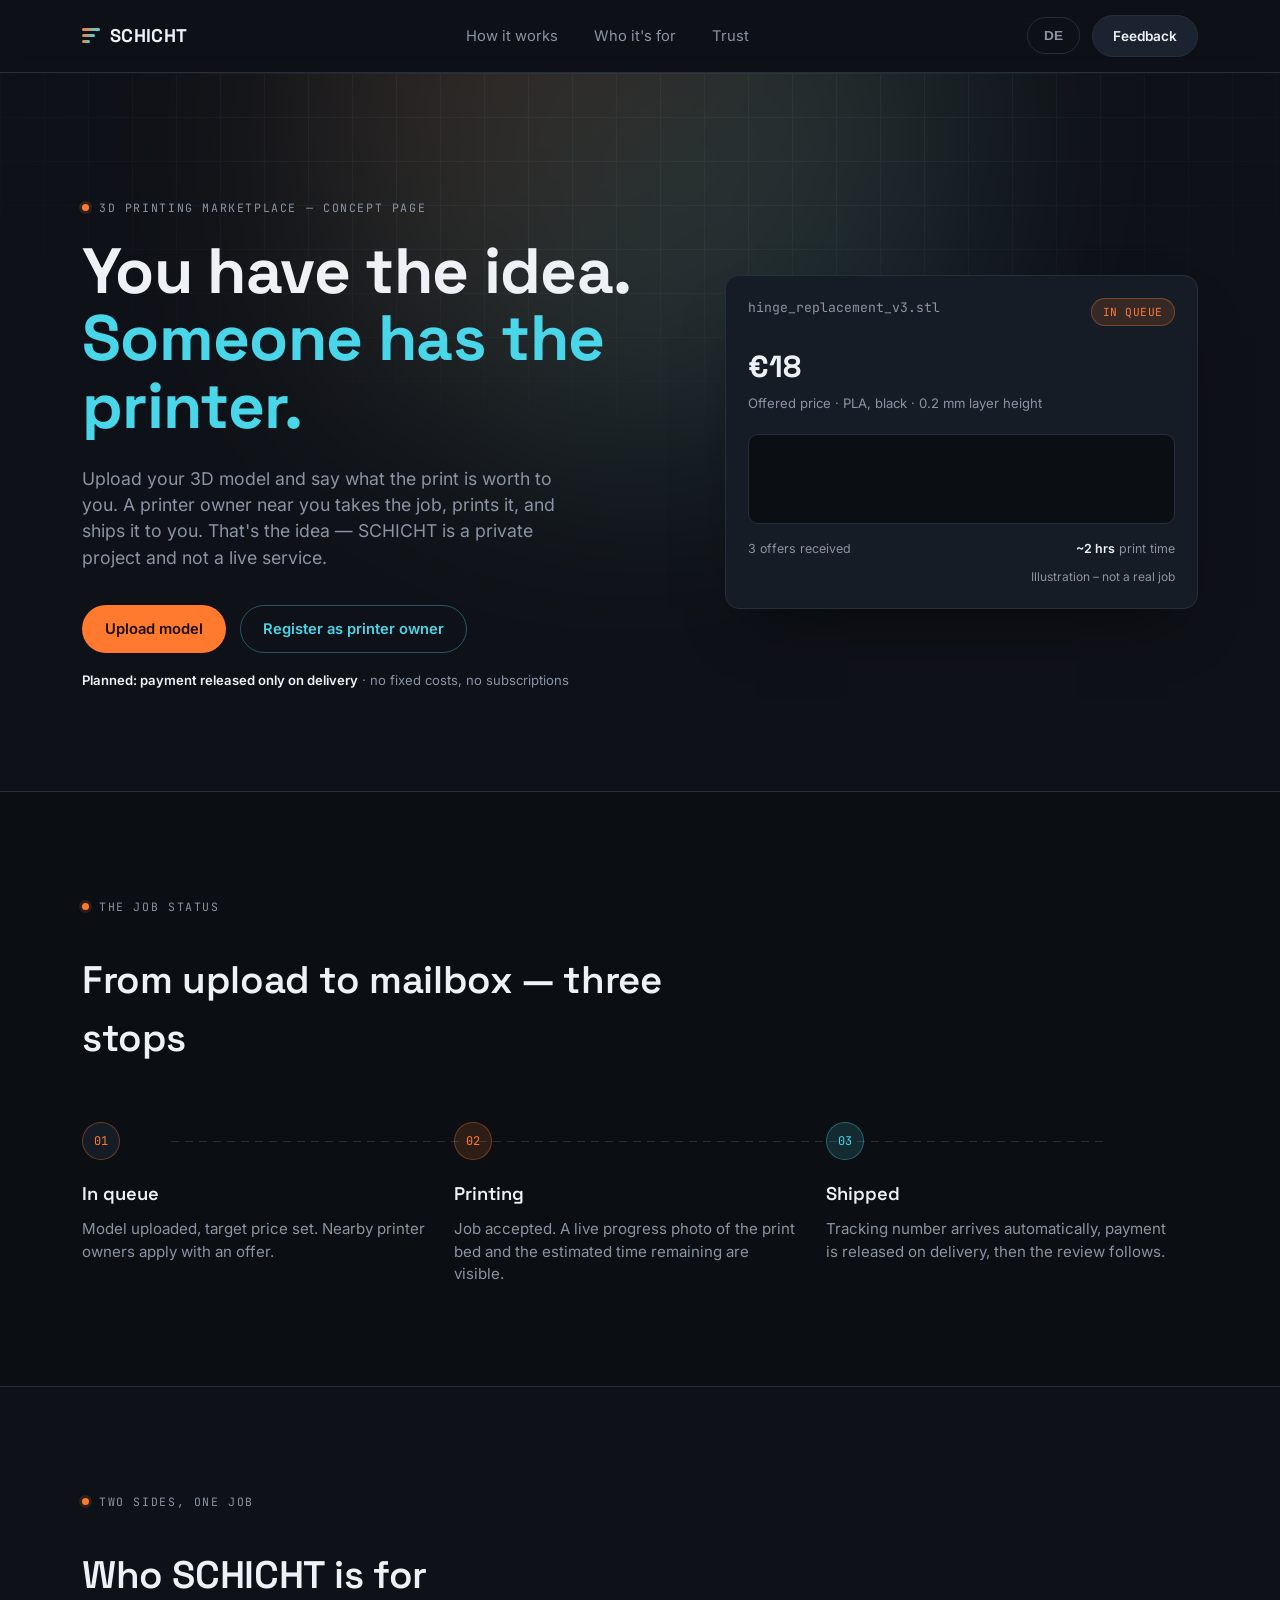
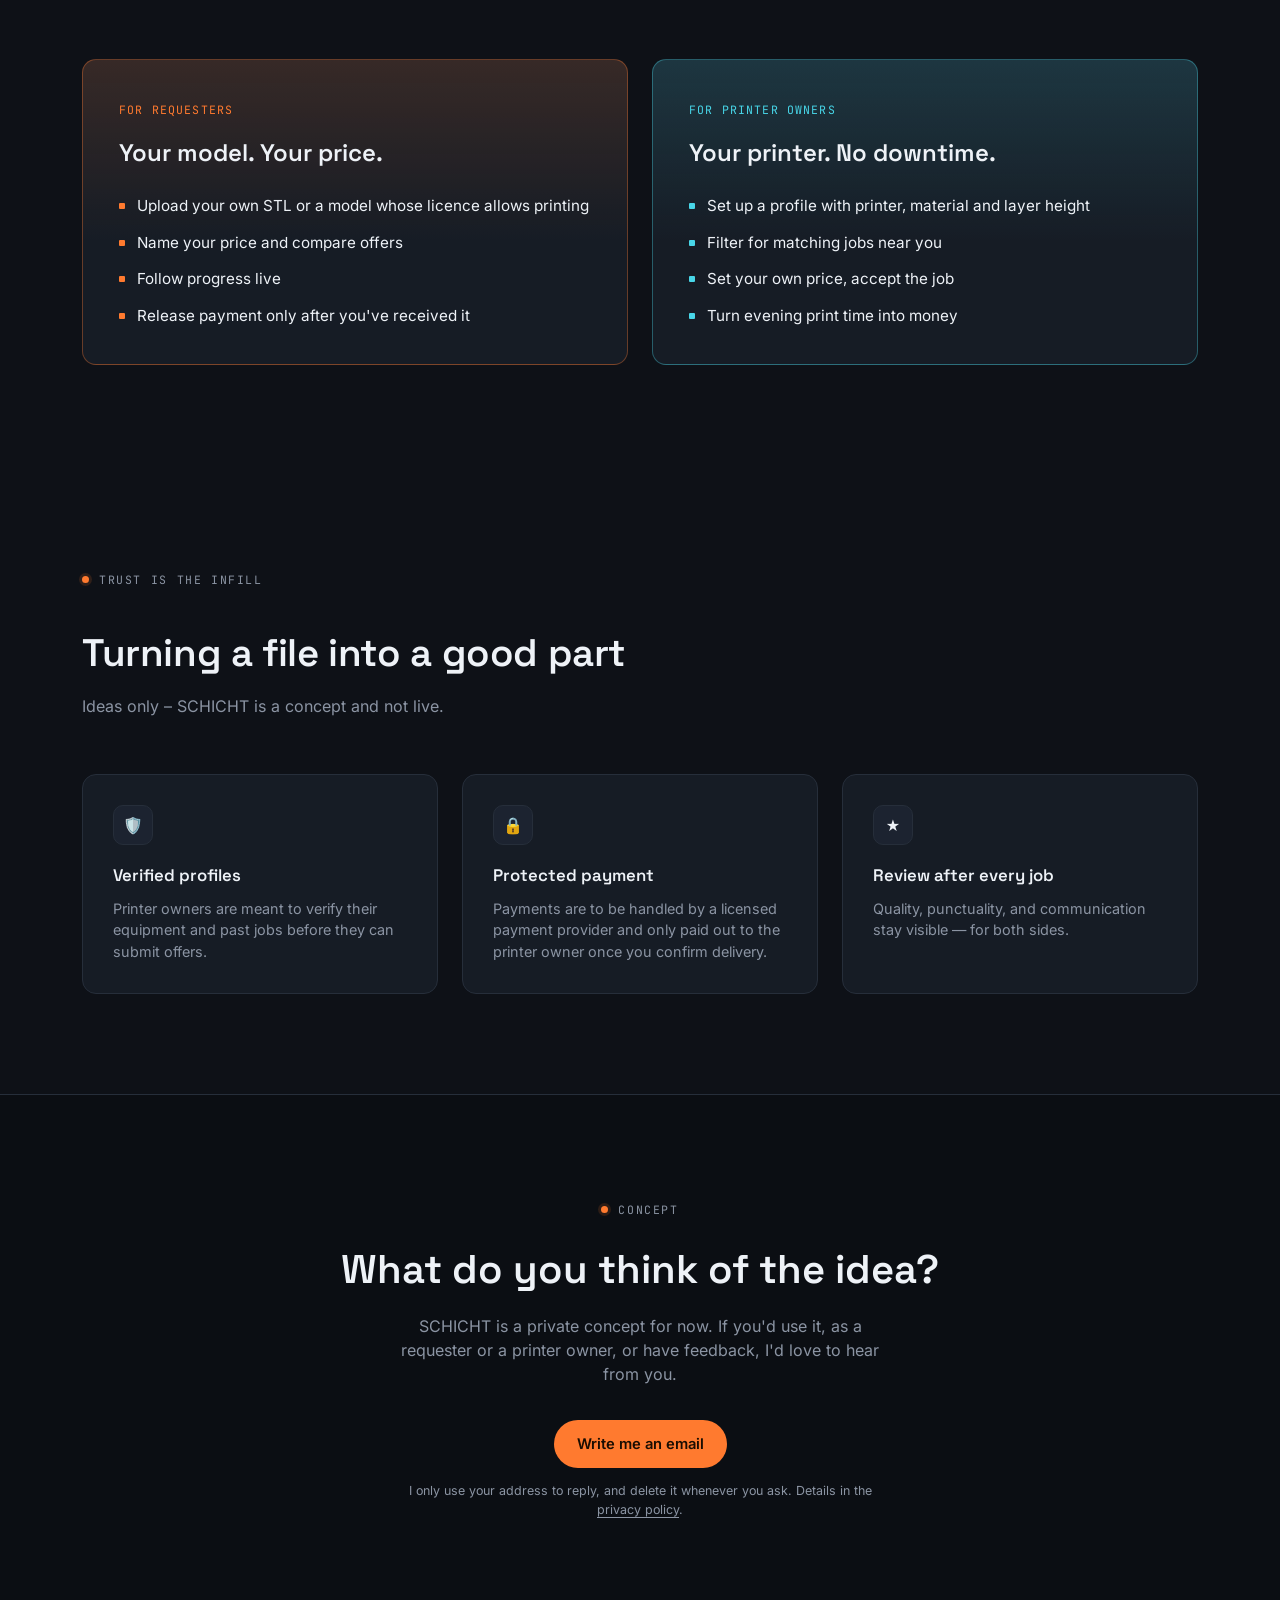
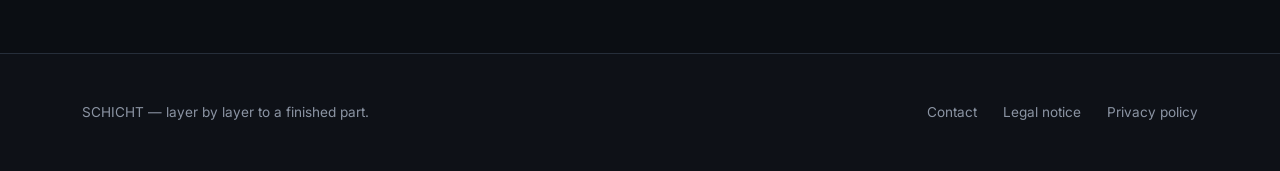
==== commit 754a4793: "Als private Konzeptseite kennzeichnen: Impressum nur mit Name und Wohnort Co-Authored-By: Claude Opu" ====
--- a/index.html
+++ b/index.html
@@ -339,7 +339,7 @@
     </div>
     <div class="nav-actions">
       <button type="button" id="langToggle" class="btn btn-nav lang-toggle" onclick="setLang(currentLang==='en'?'de':'en')" aria-label="Auf Deutsch wechseln">DE</button>
-      <a href="#cta" class="btn btn-nav" data-i18n="nav.cta">Early access</a>
+      <a href="#cta" class="btn btn-nav" data-i18n="nav.cta">Feedback</a>
     </div>
   </div>
 </nav>
@@ -471,11 +471,11 @@
 <section class="cta" id="cta">
   <div class="wrap">
     <div data-reveal>
-      <div class="eyebrow" style="justify-content:center;">Early Access</div>
+      <div class="eyebrow" style="justify-content:center;" data-i18n="cta.eyebrow">Concept</div>
       <h2 data-i18n="cta.h2">Join before the first layer is laid</h2>
       <p data-i18n="cta.p">SCHICHT is being built right now. Sign up and you'll be among the first who can give or take on jobs.</p>
       <div class="cta-form">
-        <a class="btn btn-warm" href="mailto:[[EMAIL]]?subject=SCHICHT%20Early%20Access" data-i18n="cta.button">Reserve your spot by email</a>
+        <a class="btn btn-warm" href="mailto:[[EMAIL]]?subject=SCHICHT" data-i18n="cta.button">Write me an email</a>
       </div>
       <p class="cta-fine" data-i18n="cta.fine">No spam. One email when we launch.</p>
     </div>
@@ -507,11 +507,11 @@
       'nav.how': "How it works",
       'nav.who': "Who it's for",
       'nav.trust': "Trust",
-      'nav.cta': "Early access",
-      'hero.eyebrow': "3D printing marketplace — in development",
+      'nav.cta': "Feedback",
+      'hero.eyebrow': "3D printing marketplace — concept page",
       'hero.h1.line1': "You have the idea.",
       'hero.h1.line2': "Someone has the printer.",
-      'hero.lead': "Upload your 3D model and say what the print is worth to you. A printer owner near you takes the job, prints it, and ships it to you. That's the plan — SCHICHT is being built right now.",
+      'hero.lead': "Upload your 3D model and say what the print is worth to you. A printer owner near you takes the job, prints it, and ships it to you. That's the idea — SCHICHT is a private project and not a live service.",
       'hero.cta.upload': "Upload model",
       'hero.cta.register': "Register as printer owner",
       'hero.note.bold': "Planned: payment released only on delivery",
@@ -548,17 +548,18 @@
       'whom.cool.li4': "Turn evening print time into money",
       'trust.eyebrow': "Trust is the infill",
       'trust.h2': "Turning a file into a good part",
-      'trust.note': "Planned features – SCHICHT is not live yet.",
+      'trust.note': "Ideas only – SCHICHT is a concept and not live.",
       'trust.card1.title': "Verified profiles",
       'trust.card1.desc': "Printer owners are meant to verify their equipment and past jobs before they can submit offers.",
       'trust.card2.title': "Protected payment",
       'trust.card2.desc': "Payments are to be handled by a licensed payment provider and only paid out to the printer owner once you confirm delivery.",
       'trust.card3.title': "Review after every job",
       'trust.card3.desc': "Quality, punctuality, and communication stay visible — for both sides.",
-      'cta.h2': "Join before the first layer is laid",
-      'cta.p': "SCHICHT is being built right now. Send us a short email and you'll be among the first who can give or take on jobs.",
-      'cta.button': "Reserve your spot by email",
-      'cta.fine': "No spam. We only use your address to tell you about the launch, and delete it whenever you ask. Details in the <a href=\"datenschutz.html\">privacy policy</a>.",
+      'cta.eyebrow': "Concept",
+      'cta.h2': "What do you think of the idea?",
+      'cta.p': "SCHICHT is a private concept for now. If you'd use it, as a requester or a printer owner, or have feedback, I'd love to hear from you.",
+      'cta.button': "Write me an email",
+      'cta.fine': "I only use your address to reply, and delete it whenever you ask. Details in the <a href=\"datenschutz.html\">privacy policy</a>.",
       'footer.tag': "SCHICHT — layer by layer to a finished part.",
       'footer.contact': "Contact",
       'footer.legal': "Legal notice",
@@ -569,11 +570,11 @@
       'nav.how': "So funktioniert's",
       'nav.who': "Für wen",
       'nav.trust': "Vertrauen",
-      'nav.cta': "Früher Zugang",
-      'hero.eyebrow': "Marktplatz für 3D-Druck — in Entwicklung",
+      'nav.cta': "Feedback",
+      'hero.eyebrow': "Marktplatz für 3D-Druck — Konzeptseite",
       'hero.h1.line1': "Du hast die Idee.",
       'hero.h1.line2': "Jemand hat den Drucker.",
-      'hero.lead': "Lade dein 3D-Modell hoch und sag, was dir der Druck wert ist. Ein Drucker-Besitzer in deiner Nähe übernimmt den Auftrag, druckt und verschickt ihn dir. So der Plan — SCHICHT wird gerade gebaut.",
+      'hero.lead': "Lade dein 3D-Modell hoch und sag, was dir der Druck wert ist. Ein Drucker-Besitzer in deiner Nähe übernimmt den Auftrag, druckt und verschickt ihn dir. So die Idee — SCHICHT ist ein privates Projekt und noch kein echter Dienst.",
       'hero.cta.upload': "Modell hochladen",
       'hero.cta.register': "Als Drucker registrieren",
       'hero.note.bold': "Geplant: Zahlung erst bei Zustellung freigegeben",
@@ -610,17 +611,18 @@
       'whom.cool.li4': "Feierabend-Druckzeit zu Geld machen",
       'trust.eyebrow': "Vertrauen ist der Füllgrad",
       'trust.h2': "Damit aus einer Datei ein gutes Teil wird",
-      'trust.note': "Geplante Funktionen – SCHICHT ist noch nicht online.",
+      'trust.note': "Nur Ideen – SCHICHT ist ein Konzept und nicht online.",
       'trust.card1.title': "Geprüfte Profile",
       'trust.card1.desc': "Drucker-Besitzer sollen Equipment und bisherige Aufträge verifizieren, bevor sie Angebote abgeben können.",
       'trust.card2.title': "Geschützte Zahlung",
       'trust.card2.desc': "Die Zahlung soll über einen lizenzierten Zahlungsdienstleister laufen und erst an den Drucker-Besitzer ausgezahlt werden, wenn du den Erhalt bestätigst.",
       'trust.card3.title': "Bewertung nach jedem Auftrag",
       'trust.card3.desc': "Qualität, Termintreue und Kommunikation bleiben sichtbar — für beide Seiten.",
-      'cta.h2': "Sei dabei, bevor der erste Layer liegt",
-      'cta.p': "SCHICHT wird gerade gebaut. Schreib uns eine kurze Mail und du gehörst zu den Ersten, die Aufträge geben oder annehmen können.",
-      'cta.button': "Platz per E-Mail sichern",
-      'cta.fine': "Kein Spam. Wir nutzen deine Adresse nur, um dich über den Start zu informieren, und löschen sie jederzeit auf Wunsch. Mehr in der <a href=\"datenschutz.html\">Datenschutzerklärung</a>.",
+      'cta.eyebrow': "Konzept",
+      'cta.h2': "Was hältst du von der Idee?",
+      'cta.p': "SCHICHT ist vorerst ein privates Konzept. Wenn du es nutzen würdest – als Auftraggeber oder mit deinem Drucker – oder Feedback hast, schreib mir gern.",
+      'cta.button': "Schreib mir eine Mail",
+      'cta.fine': "Ich nutze deine Adresse nur zum Antworten und lösche sie jederzeit auf Wunsch. Mehr in der <a href=\"datenschutz.html\">Datenschutzerklärung</a>.",
       'footer.tag': "SCHICHT — Schicht für Schicht zum fertigen Teil.",
       'footer.contact': "Kontakt",
       'footer.legal': "Impressum",
